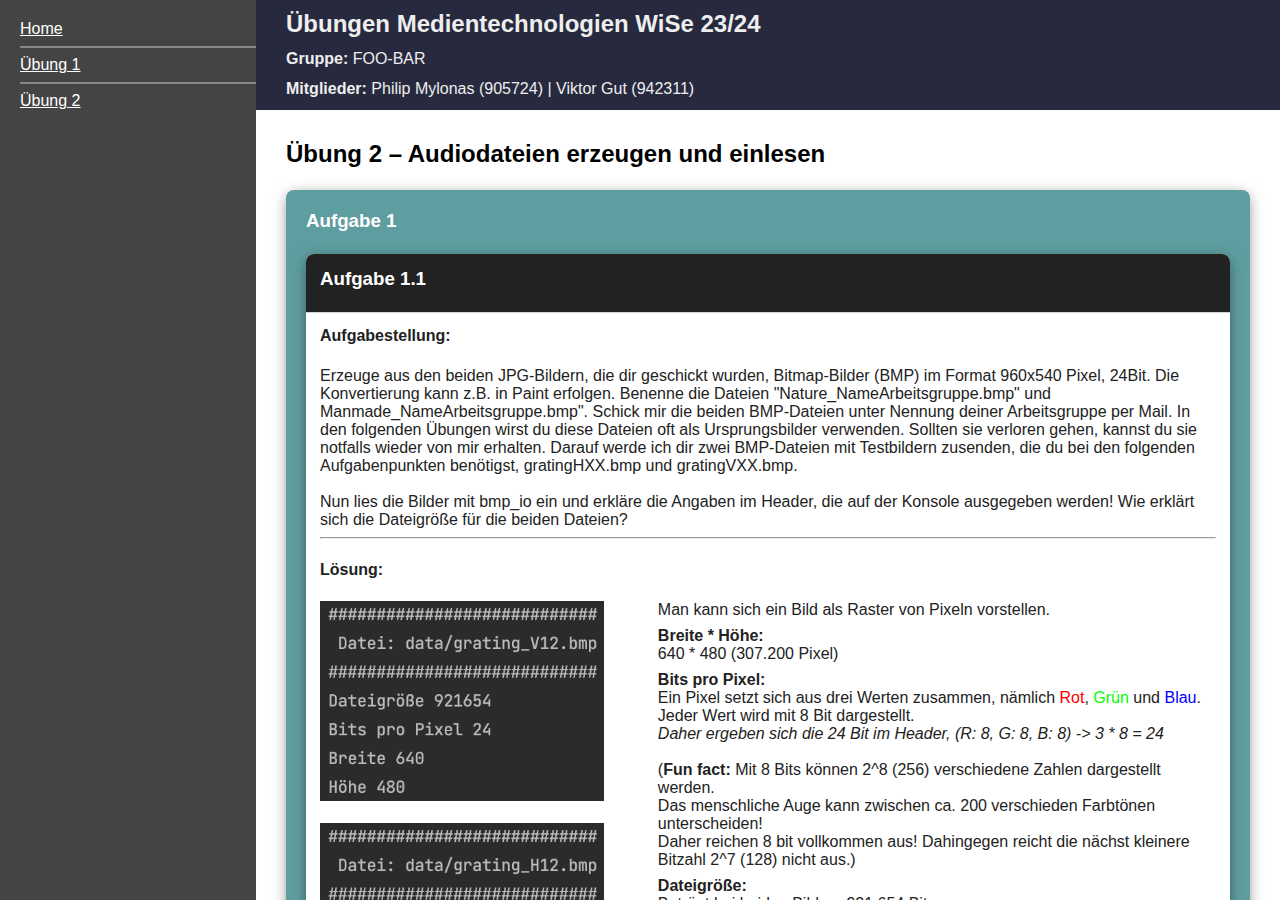
==== index.html @ d3453cb9 "init" ====
<!DOCTYPE html PUBLIC "-//W3C//DTD HTML 4.01 Transitional//EN">

<html>
<head>
    <title>MT WiSe 23/24</title>
    <link rel="stylesheet" type="text/css" href="styles/main.css">
    <link rel="stylesheet" type="text/css" href="styles/format.css">
    <link rel="stylesheet" type="text/css" href="styles/flex-utils.css">
</head>
<body>

<div id="Inhalt_1">
    <div class="row" style="height: 100vh">
        <iframe src="nav.html"
                class="col-2"
                name="IFrame1"
                id="IFrame1"
                scrolling="no"
                frameborder="0">
        </iframe>
        <div class="col" style="height: 100%">
            <div>
                <iframe src="info.html"
                        width="100%"
                        style="height: 110px; box-sizing: border-box"
                        scrolling="no"
                        frameborder="0">
                </iframe>
            </div>
            <div class="main-container">
                <iframe src="ue2.html"
                        id="IFrame2"
                        name="IFrame2"
                        width="100%"
                        style="height: calc(100vh - 110px);"
                        scrolling="yes"
                        frameborder="0">
                </iframe>
            </div>
        </div>
    </div>
</div>
</body>
</html>
---- styles/main.css ----
.group {
    color: white;
    border-radius: 8px;
    padding: 20px;
    background-color: cadetblue;
    box-shadow: 0px 3px 15px -3px rgba(0, 0, 0, 0.6);
    margin-bottom: 40px;
}

.card {
    background-color: white;
    color: #222;
    border-radius: 8px;
    box-shadow: 0px 3px 15px -3px rgba(0, 0, 0, 0.6);
}

.card .card-header {
    background-color: #222222;
    color: white;
    border-radius: 8px 8px 0 0;
    padding: 14px;
    border-bottom: 1px solid lightgray;
}

.card .card-body {
    padding: 14px;
}

.mb-1 {
    margin-bottom: 12px;
}

.mb-2 {
    margin-bottom: 22px;
}

.pl-2 {
    padding-left: 22px;;
}
.pr-2 {
    padding-right: 22px;;
}
---- styles/format.css ----
* {
    font-family: sans-serif;
    box-sizing: border-box;
}

body {
    margin: 0;
}

p, h1, h2, h3, h4, h5, h6 {
    margin: 0 0 8px 0;
}

a:link {
    color: #ffffff;
}

a:visited {
    color: #F5F6CE;
}

a:hover {
    color: #888888;
}

a:active {
    color: #ffffff;
}
---- styles/flex-utils.css ----
.row {
    display: flex;
}

.align-items-start {
    align-items: start;
}
.align-items-center {
    align-items: center;
}
.align-items-end {
    align-items: end;
}

.justify-content-start {
    justify-content: start;
}
.justify-content-center {
    justify-content: center;
}
.justify-content-end {
    justify-content: end;
}
.justify-content-between {
    justify-content: space-between;
}
.justify-content-around {
    justify-content: space-around;
}


.col {
    flex-basis: 0;
    flex-grow: 1;
    max-width: 100%;
}
.col-2 {
    flex: 0 0 20%;
    max-width: 20%;
}
.col-3 {
    flex: 0 0 25%;
    max-width: 25%;
}
.col-4 {
    flex: 0 0 33.3333%;
    max-width: 33.3333%;
}
.col-5 {
    flex: 0 0 41.666667%;
    max-width: 41.666667%;
}
.col-6 {
    flex: 0 0 50%;
    max-width: 50%;
}
.col-8 {
    flex: 0 0 66.666667%;
    max-width: 66.666667%;
}
.col-12 {
    flex: 0 0 100%;
    max-width: 100%;
}
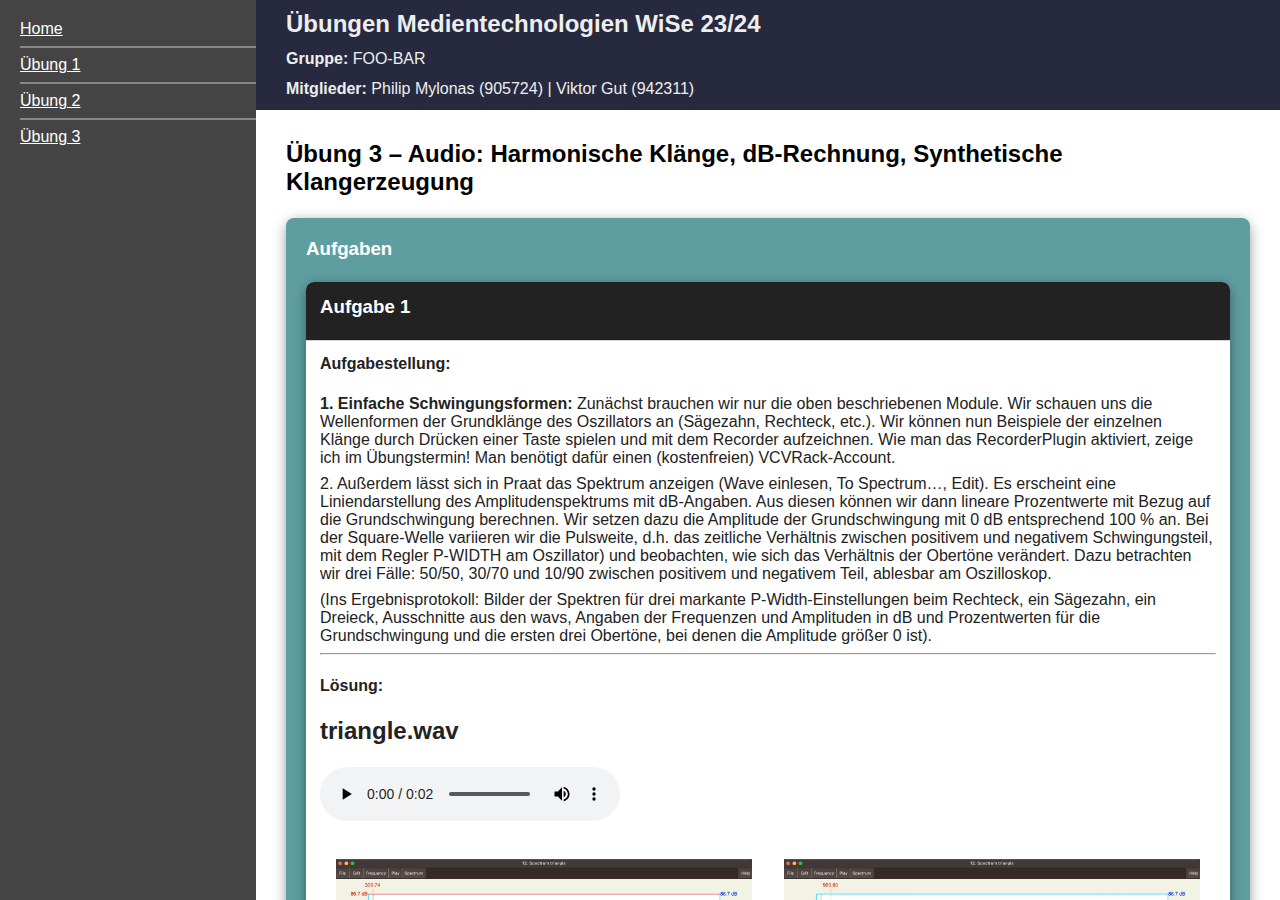
==== commit b60dbf97: "u3" ====
--- a/index.html
+++ b/index.html
@@ -28,7 +28,7 @@
                 </iframe>
             </div>
             <div class="main-container">
-                <iframe src="ue2.html"
+                <iframe src="ue3.html"
                         id="IFrame2"
                         name="IFrame2"
                         width="100%"
--- a/styles/main.css
+++ b/styles/main.css
@@ -26,6 +26,9 @@
     padding: 14px;
 }
 
+.download-link {
+    color: #17b0de !important;
+}
 .mb-1 {
     margin-bottom: 12px;
 }
@@ -39,4 +42,24 @@
 }
 .pr-2 {
     padding-right: 22px;;
+}
+
+.p-1 {
+    padding: 16px;
+}
+
+table {
+    font-family: arial, sans-serif;
+    border-collapse: collapse;
+    width: 100%;
+}
+
+td, th {
+    border: 1px solid #dddddd;
+    text-align: left;
+    padding: 8px;
+}
+
+tr:nth-child(even) {
+    background-color: #dddddd;
 }--- a/styles/flex-utils.css
+++ b/styles/flex-utils.css
@@ -1,5 +1,7 @@
 .row {
     display: flex;
+    flex-flow: row;
+    flex-wrap: wrap;
 }
 
 .align-items-start {
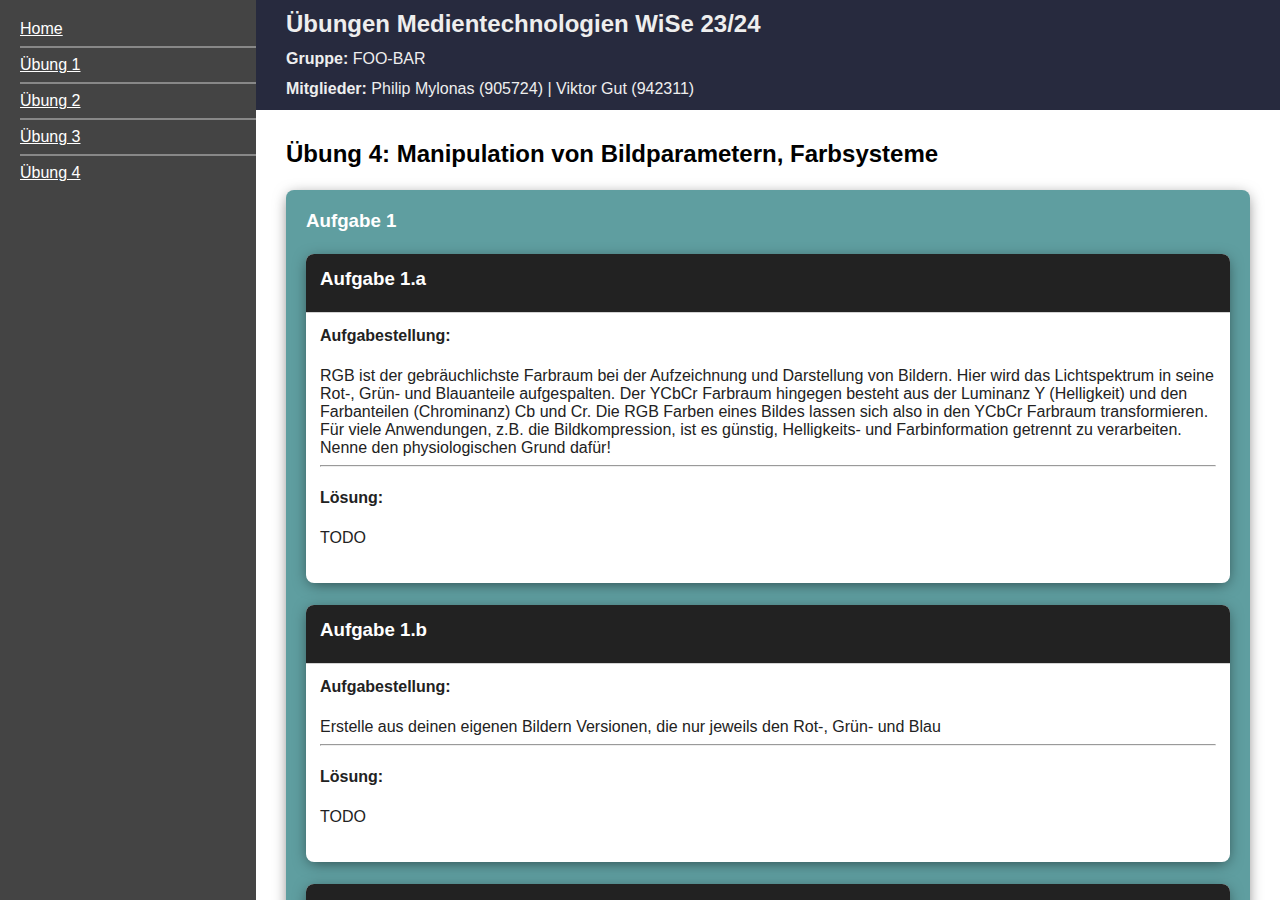
==== commit 1e73d00a: "u4 template" ====
--- a/index.html
+++ b/index.html
@@ -28,7 +28,7 @@
                 </iframe>
             </div>
             <div class="main-container">
-                <iframe src="ue3.html"
+                <iframe src="ue4.html"
                         id="IFrame2"
                         name="IFrame2"
                         width="100%"
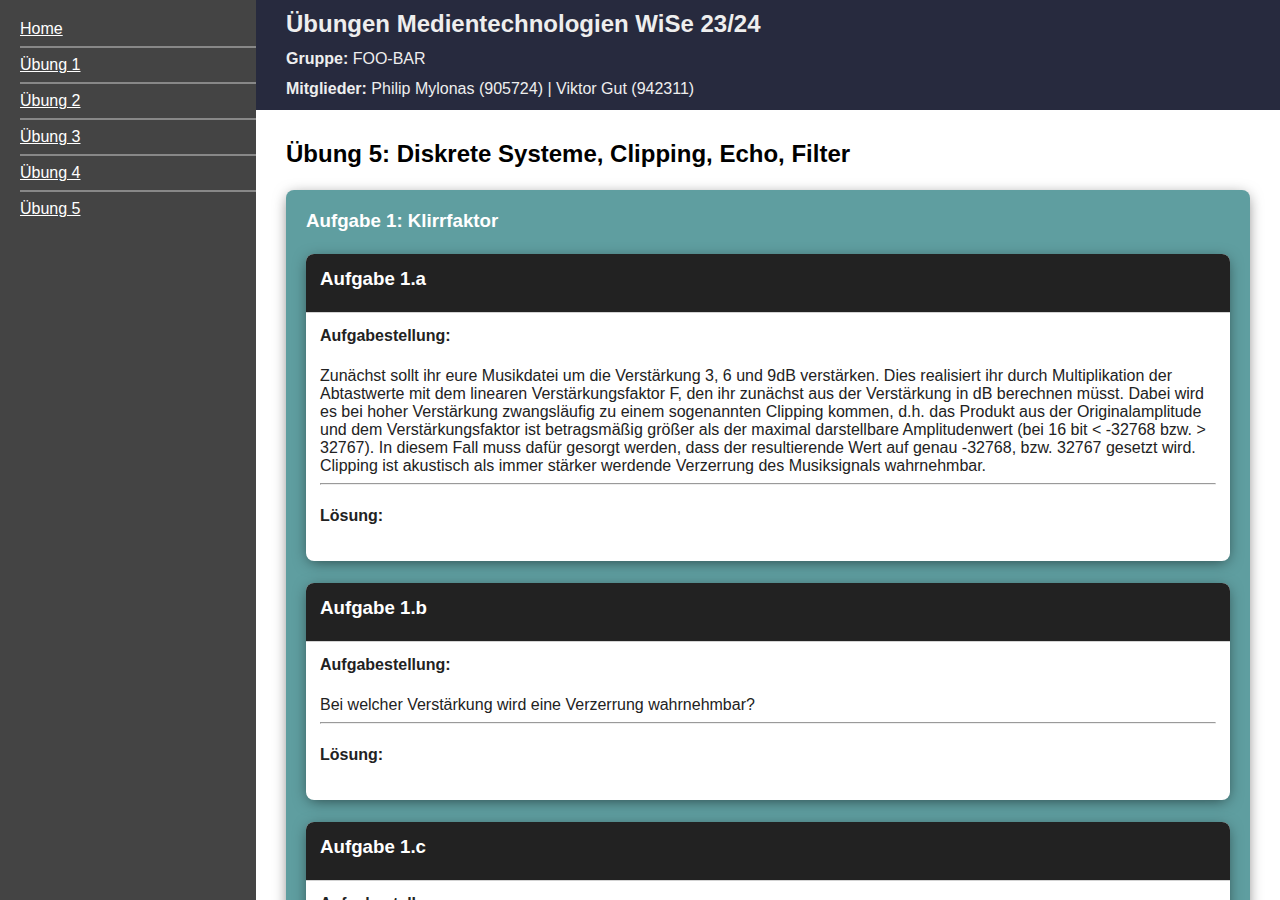
==== commit 957af0da: "setup u5" ====
--- a/index.html
+++ b/index.html
@@ -28,7 +28,7 @@
                 </iframe>
             </div>
             <div class="main-container">
-                <iframe src="ue4.html"
+                <iframe src="ue5.html"
                         id="IFrame2"
                         name="IFrame2"
                         width="100%"
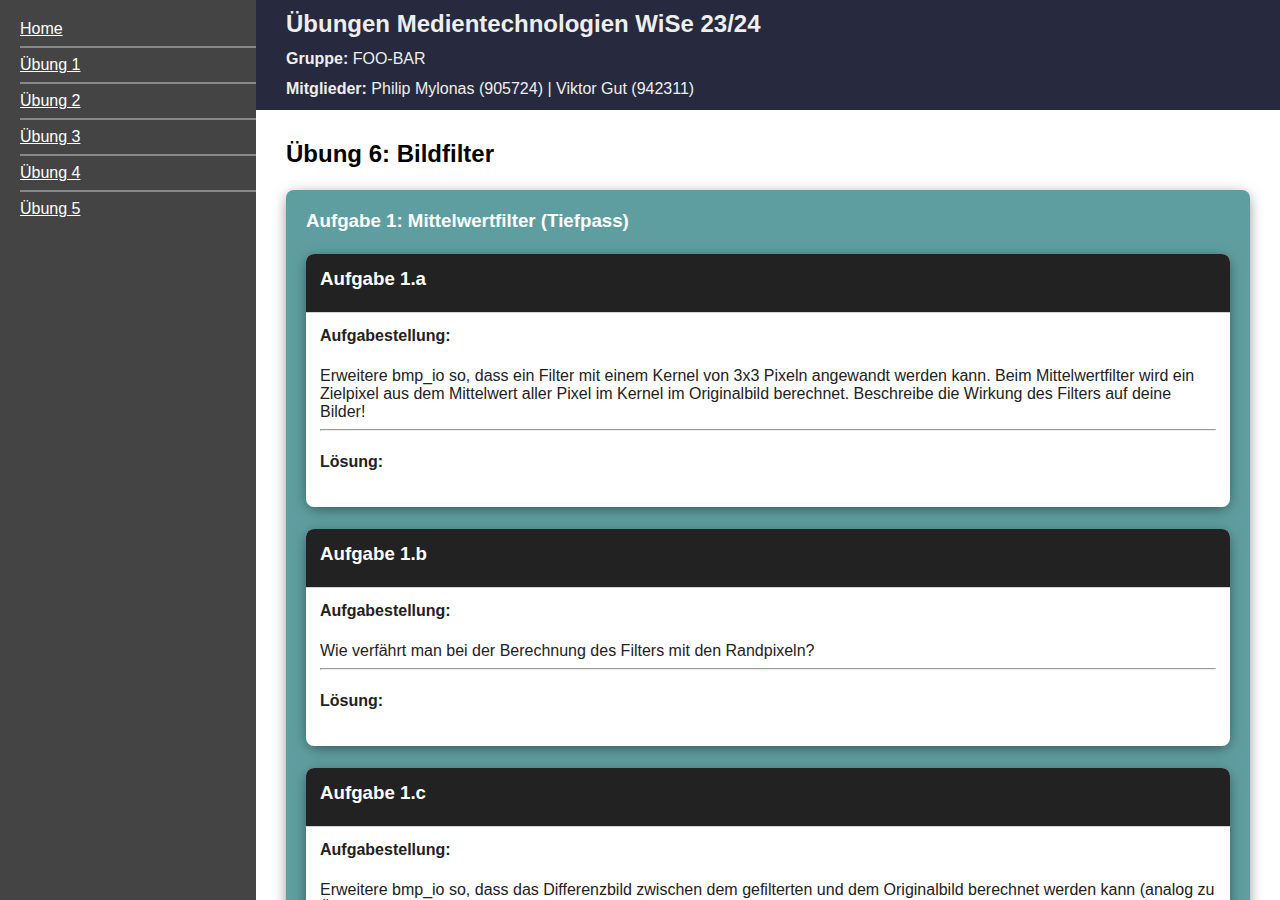
==== commit 3bb4e34c: "u6 setup" ====
--- a/index.html
+++ b/index.html
@@ -28,7 +28,7 @@
                 </iframe>
             </div>
             <div class="main-container">
-                <iframe src="ue5.html"
+                <iframe src="ue6.html"
                         id="IFrame2"
                         name="IFrame2"
                         width="100%"
